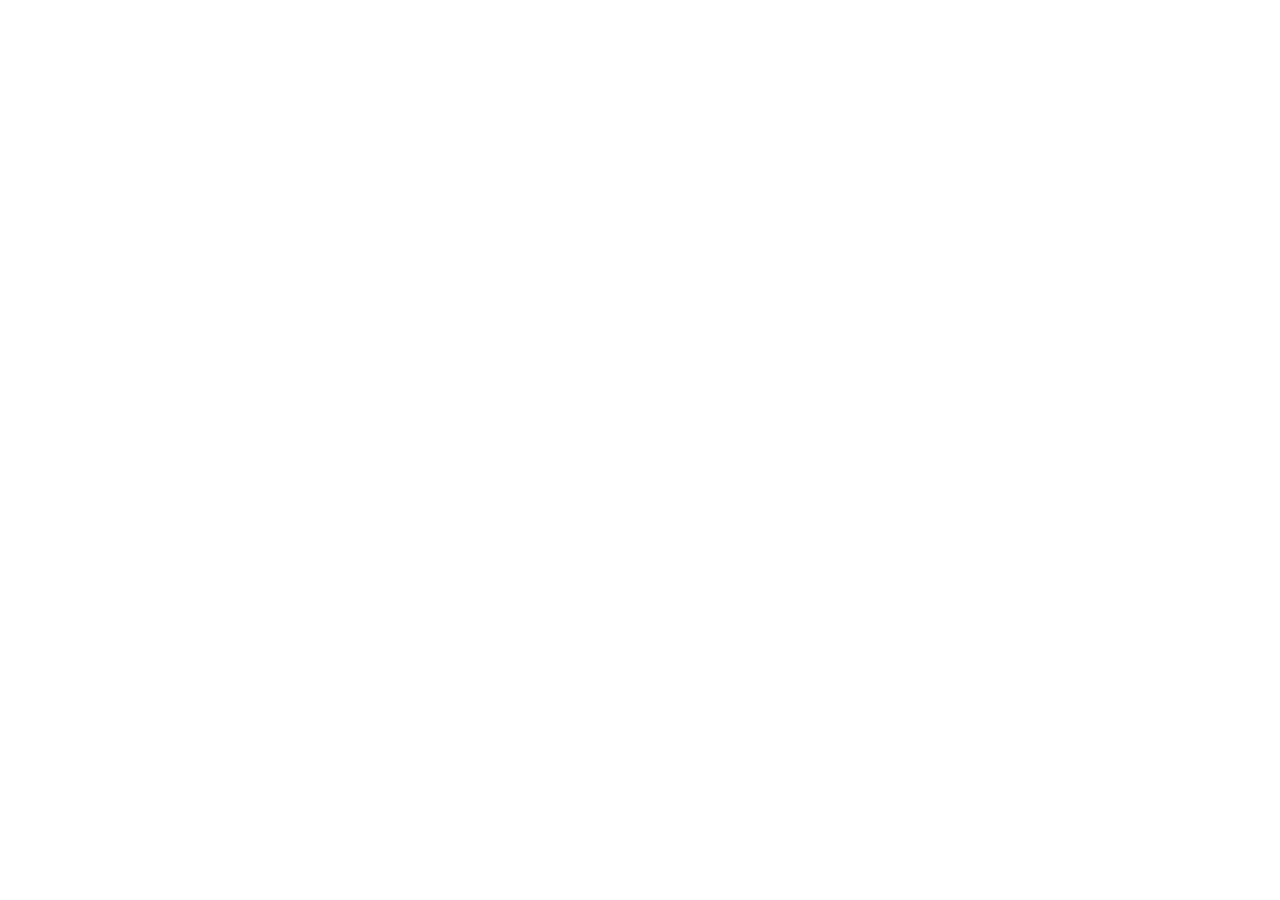
==== frontend/index.html @ c928f4c1 "added img dir" ====
<!DOCTYPE html>
<html lang="fr">
<head>
    <meta charset="UTF-8">
    <meta name="viewport" content="width=device-width, initial-scale=1.0">
    <title>DormQuest</title>
</head>
<body>
    
</body>
</html>
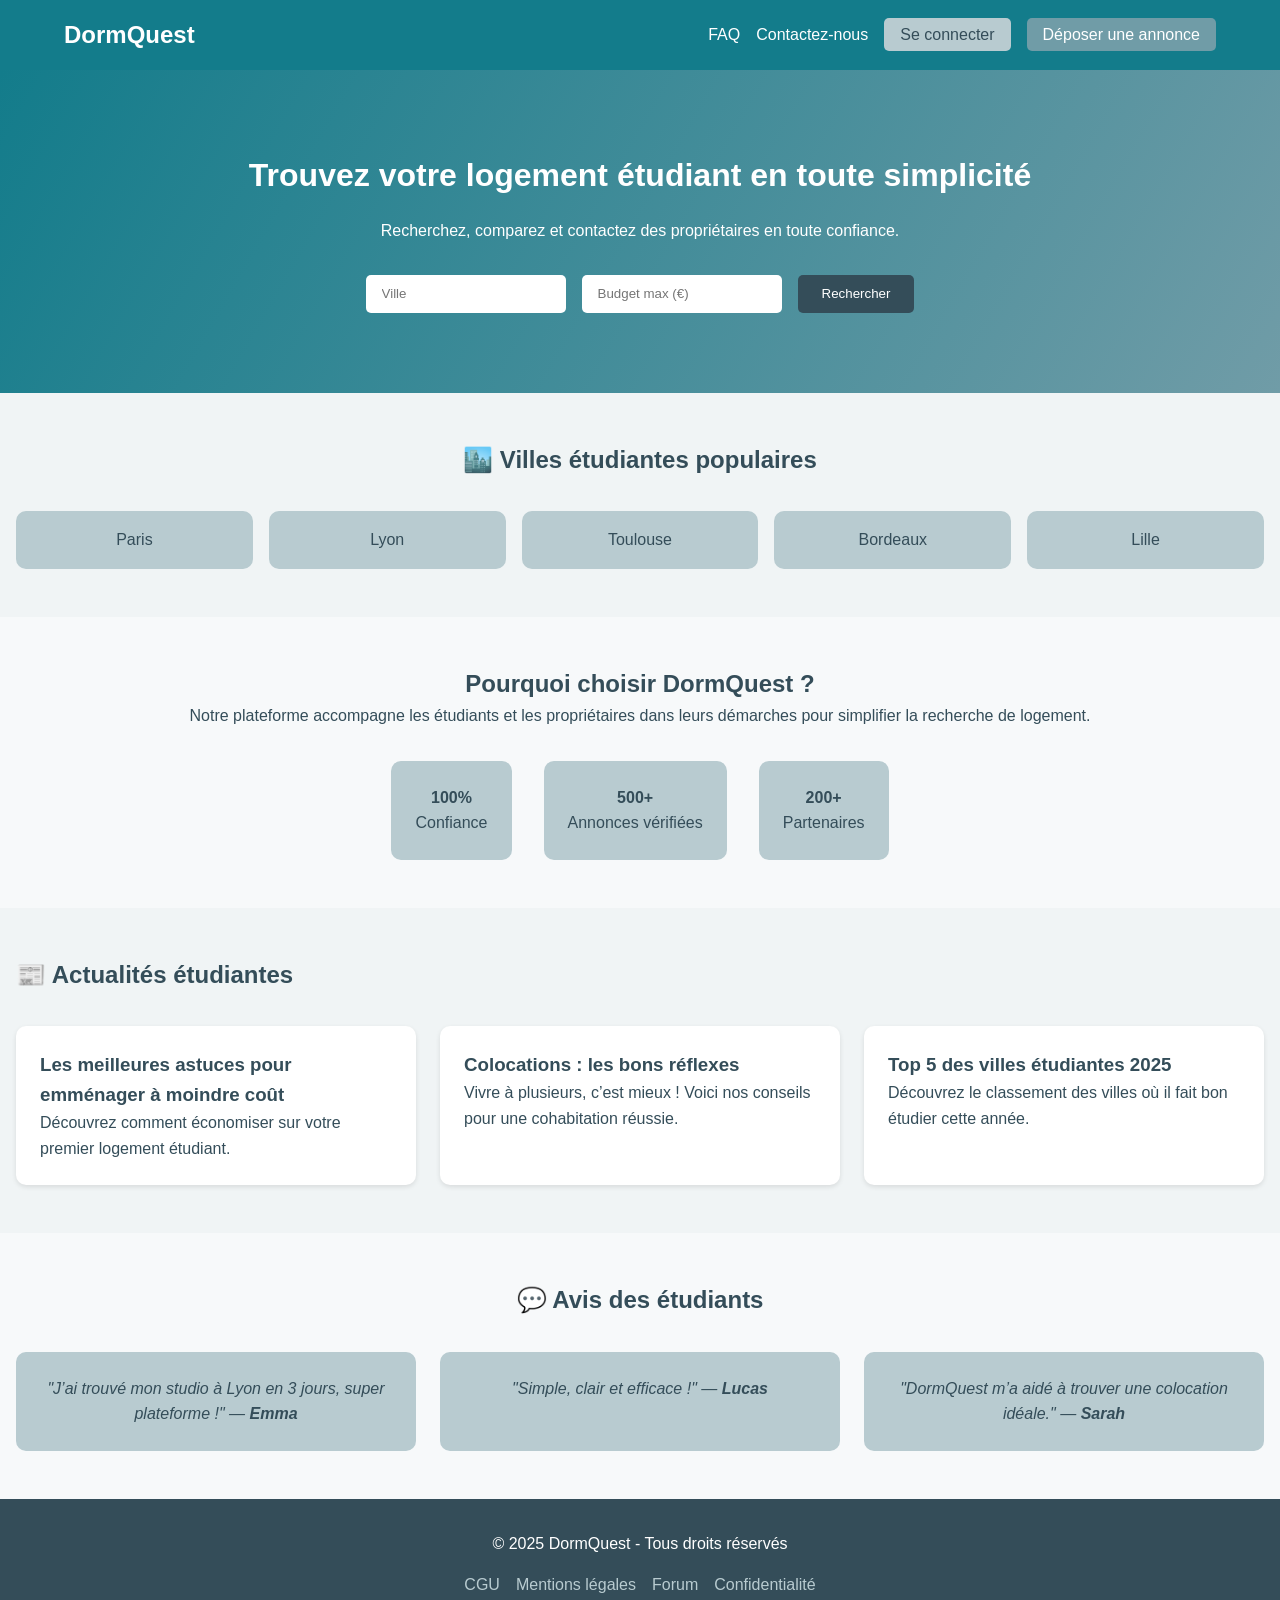
==== commit 116db9e9: "landing page" ====
--- a/frontend/index.html
+++ b/frontend/index.html
@@ -3,9 +3,97 @@
 <head>
     <meta charset="UTF-8">
     <meta name="viewport" content="width=device-width, initial-scale=1.0">
+    <link rel="shortcut icon" href="/frontend/img/favicon.ico" type="image/x-icon">
+    <link rel="stylesheet" href="/frontend/css/style.css">
     <title>DormQuest</title>
 </head>
 <body>
-    
+    <header>
+        <div class="container">
+            <div class="logo">DormQuest</div>
+            <nav>
+                <ul>
+                    <li><a href="#faq">FAQ</a></li>
+                    <li><a href="/frontend/contact.html">Contactez-nous</a></li>
+                    <li><a href="/frontend/login.html" class="btn-light">Se connecter</a></li>
+                    <li><a href="/frontend/annonces.html" class="btn-primary">Déposer une annonce</a></li>
+                </ul>
+            </nav>
+        </div>
+    </header>
+
+    <section class="hero">
+        <div class="hero-content">
+            <h1>Trouvez votre logement étudiant en toute simplicité</h1>
+            <p>Recherchez, comparez et contactez des propriétaires en toute confiance.</p>
+            <form class="search-bar">
+                <input type="text" placeholder="Ville">
+                <input type="number" placeholder="Budget max (€)">
+                <button type="submit">Rechercher</button>
+            </form>
+        </div>
+    </section>
+
+    <section class="cities">
+        <h2>🏙️ Villes étudiantes populaires</h2>
+        <div class="city-grid">
+            <div class="city-card">Paris</div>
+            <div class="city-card">Lyon</div>
+            <div class="city-card">Toulouse</div>
+            <div class="city-card">Bordeaux</div>
+            <div class="city-card">Lille</div>
+        </div>
+    </section>
+
+    <section class="presentation">
+        <h2>Pourquoi choisir DormQuest ?</h2>
+        <p>Notre plateforme accompagne les étudiants et les propriétaires dans leurs démarches pour simplifier la recherche de logement.</p>
+        <div class="stats">
+            <div><strong>100%</strong><br>Confiance</div>
+            <div><strong>500+</strong><br>Annonces vérifiées</div>
+            <div><strong>200+</strong><br>Partenaires</div>
+        </div>
+    </section>
+
+    <section class="news">
+        <h2>📰 Actualités étudiantes</h2>
+        <div class="news-grid">
+            <article>
+                <h3>Les meilleures astuces pour emménager à moindre coût</h3>
+                <p>Découvrez comment économiser sur votre premier logement étudiant.</p>
+            </article>
+            <article>
+                <h3>Colocations : les bons réflexes</h3>
+                <p>Vivre à plusieurs, c’est mieux ! Voici nos conseils pour une cohabitation réussie.</p>
+            </article>
+            <article>
+                <h3>Top 5 des villes étudiantes 2025</h3>
+                <p>Découvrez le classement des villes où il fait bon étudier cette année.</p>
+            </article>
+        </div>
+    </section>
+
+    <section class="reviews">
+        <h2>💬 Avis des étudiants</h2>
+        <div class="review-grid">
+            <div class="review">"J’ai trouvé mon studio à Lyon en 3 jours, super plateforme !" — <strong>Emma</strong></div>
+            <div class="review">"Simple, clair et efficace !" — <strong>Lucas</strong></div>
+            <div class="review">"DormQuest m’a aidé à trouver une colocation idéale." — <strong>Sarah</strong></div>
+        </div>
+    </section>
+
+    <footer>
+        <div class="footer-container">
+            <p>&copy; 2025 DormQuest - Tous droits réservés</p>
+            <ul>
+                <li><a href="#">CGU</a></li>
+                <li><a href="#">Mentions légales</a></li>
+                <li><a href="#">Forum</a></li>
+                <li><a href="#">Confidentialité</a></li>
+            </ul>
+        </div>
+    </footer>
+
+    <script src="/frontend/js/main.js"></script>
 </body>
-</html>+</html>
--- a/frontend/css/style.css
+++ b/frontend/css/style.css
@@ -0,0 +1,253 @@
+/* 🎨 Palette
+#137C8B  bleu principal
+#709CA7  bleu clair
+#B8CBD0  gris bleuté
+#7A90A4  gris moyen
+#344D59  bleu foncé
+*/
+
+* {
+  margin: 0;
+  padding: 0;
+  box-sizing: border-box;
+  font-family: "Poppins", sans-serif;
+}
+
+body {
+  color: #344D59;
+  background-color: #f7f9fa;
+  line-height: 1.6;
+}
+
+/* --- HEADER --- */
+header {
+  background: #137C8B;
+  color: white;
+  padding: 1rem 0;
+}
+
+header .container {
+  display: flex;
+  justify-content: space-between;
+  align-items: center;
+  width: 90%;
+  max-width: 1200px;
+  margin: 0 auto;
+}
+
+.logo {
+  font-size: 1.5rem;
+  font-weight: bold;
+}
+
+nav ul {
+  list-style: none;
+  display: flex;
+  gap: 1rem;
+}
+
+nav a {
+  text-decoration: none;
+  color: white;
+  font-weight: 500;
+  transition: 0.3s;
+}
+
+nav a:hover {
+  color: #B8CBD0;
+}
+
+.btn-primary {
+  background: #709CA7;
+  padding: 0.5rem 1rem;
+  border-radius: 5px;
+}
+
+.btn-light {
+  background: #B8CBD0;
+  color: #344D59 !important;
+  padding: 0.5rem 1rem;
+  border-radius: 5px;
+}
+
+/* --- HERO --- */
+.hero {
+  background: linear-gradient(120deg, #137C8B, #709CA7);
+  color: white;
+  text-align: center;
+  padding: 5rem 2rem;
+}
+
+.hero h1 {
+  font-size: 2rem;
+  margin-bottom: 1rem;
+}
+
+.hero p {
+  margin-bottom: 2rem;
+}
+
+.search-bar {
+  display: flex;
+  justify-content: center;
+  gap: 1rem;
+  flex-wrap: wrap;
+}
+
+.search-bar input {
+  padding: 0.7rem 1rem;
+  border: none;
+  border-radius: 5px;
+  width: 200px;
+}
+
+.search-bar button {
+  background: #344D59;
+  color: white;
+  border: none;
+  padding: 0.7rem 1.5rem;
+  border-radius: 5px;
+  cursor: pointer;
+}
+
+.search-bar button:hover {
+  background: #137C8B;
+}
+
+/* --- CITIES --- */
+.cities {
+  text-align: center;
+  padding: 3rem 1rem;
+  background: #f0f4f5;
+}
+
+.city-grid {
+  display: grid;
+  grid-template-columns: repeat(auto-fit, minmax(150px, 1fr));
+  gap: 1rem;
+  margin-top: 2rem;
+}
+
+.city-card {
+  background: #B8CBD0;
+  color: #344D59;
+  padding: 1rem;
+  border-radius: 10px;
+  transition: 0.3s;
+}
+
+.city-card:hover {
+  background: #709CA7;
+  color: white;
+}
+
+/* --- PRESENTATION --- */
+.presentation {
+  padding: 3rem 1rem;
+  text-align: center;
+}
+
+.stats {
+  display: flex;
+  justify-content: center;
+  gap: 2rem;
+  flex-wrap: wrap;
+  margin-top: 2rem;
+}
+
+.stats div {
+  background: #B8CBD0;
+  padding: 1.5rem;
+  border-radius: 10px;
+  min-width: 120px;
+}
+
+/* --- NEWS --- */
+.news {
+  background: #f0f4f5;
+  padding: 3rem 1rem;
+}
+
+.news-grid {
+  display: grid;
+  grid-template-columns: repeat(auto-fit, minmax(250px, 1fr));
+  gap: 1.5rem;
+  margin-top: 2rem;
+}
+
+.news article {
+  background: white;
+  padding: 1.5rem;
+  border-radius: 10px;
+  box-shadow: 0 2px 5px rgba(0,0,0,0.1);
+}
+
+/* --- REVIEWS --- */
+.reviews {
+  padding: 3rem 1rem;
+  text-align: center;
+}
+
+.review-grid {
+  display: grid;
+  grid-template-columns: repeat(auto-fit, minmax(250px, 1fr));
+  gap: 1.5rem;
+  margin-top: 2rem;
+}
+
+.review {
+  background: #B8CBD0;
+  padding: 1.5rem;
+  border-radius: 10px;
+  font-style: italic;
+}
+
+/* --- FOOTER --- */
+footer {
+  background: #344D59;
+  color: white;
+  padding: 2rem 1rem;
+}
+
+.footer-container {
+  display: flex;
+  flex-direction: column;
+  align-items: center;
+  gap: 1rem;
+}
+
+footer ul {
+  display: flex;
+  flex-wrap: wrap;
+  gap: 1rem;
+  list-style: none;
+}
+
+footer a {
+  color: #B8CBD0;
+  text-decoration: none;
+}
+
+footer a:hover {
+  color: white;
+}
+
+/* --- RESPONSIVE --- */
+@media (max-width: 768px) {
+  nav ul {
+    flex-direction: column;
+    gap: 0.5rem;
+  }
+
+  .hero h1 {
+    font-size: 1.6rem;
+  }
+
+  .search-bar input {
+    width: 100%;
+  }
+
+  .stats {
+    flex-direction: column;
+  }
+}
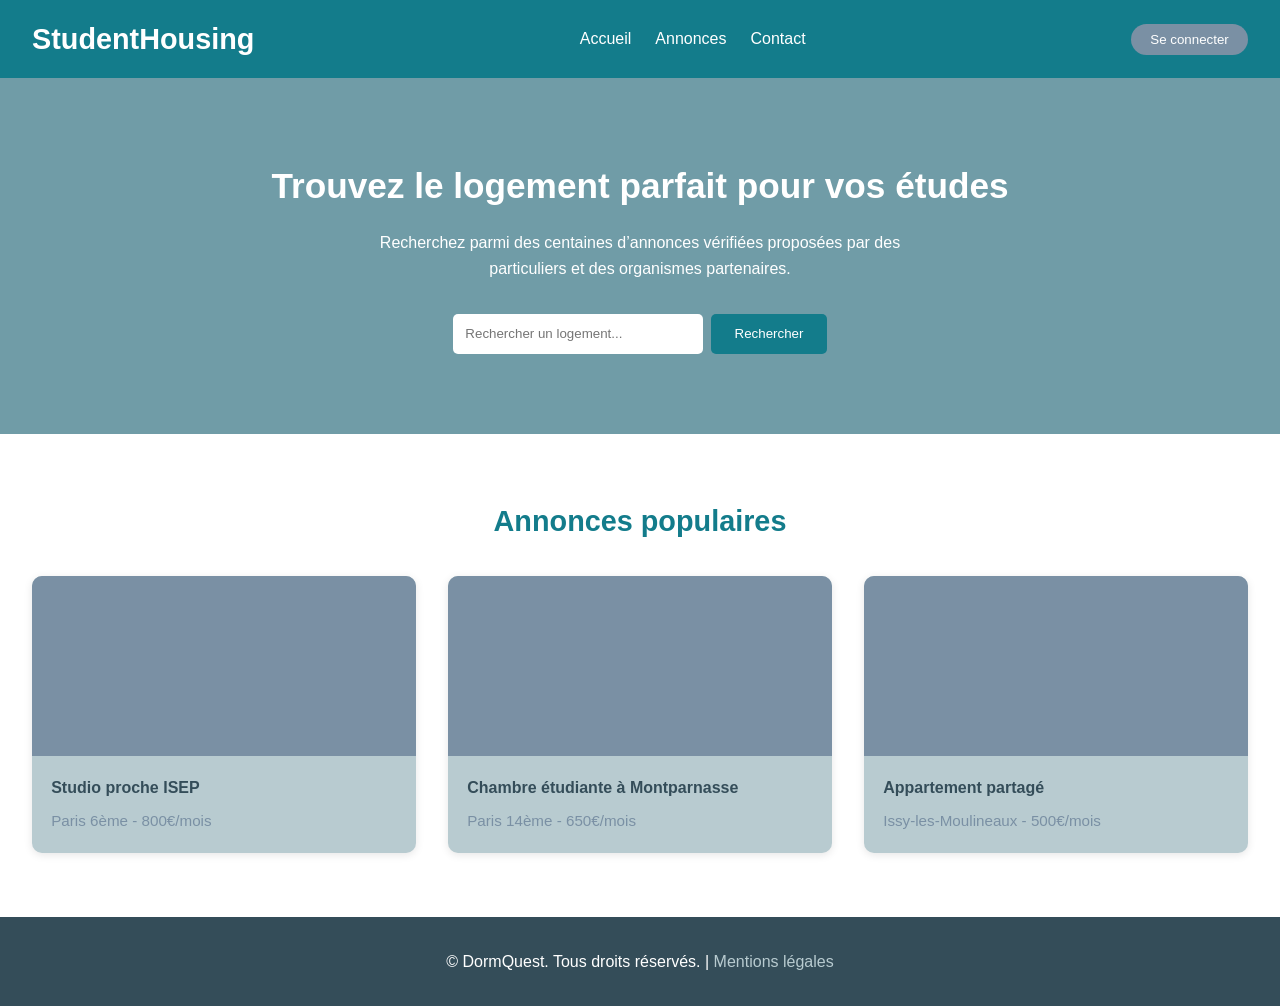
==== commit 0f35ca9e: "added id & class to css to simplify process later" ====
--- a/frontend/index.html
+++ b/frontend/index.html
@@ -1,5 +1,6 @@
 <!DOCTYPE html>
 <html lang="fr">
+
 <head>
     <meta charset="UTF-8">
     <meta name="viewport" content="width=device-width, initial-scale=1.0">
@@ -7,93 +8,70 @@
     <link rel="stylesheet" href="/frontend/css/style.css">
     <title>DormQuest</title>
 </head>
+
 <body>
-    <header>
-        <div class="container">
-            <div class="logo">DormQuest</div>
-            <nav>
-                <ul>
-                    <li><a href="#faq">FAQ</a></li>
-                    <li><a href="/frontend/contact.html">Contactez-nous</a></li>
-                    <li><a href="/frontend/login.html" class="btn-light">Se connecter</a></li>
-                    <li><a href="/frontend/annonces.html" class="btn-primary">Déposer une annonce</a></li>
-                </ul>
-            </nav>
-        </div>
+    <header id="mainHeader">
+        <nav id="mainNav">
+            <div class="logoContainer" id="logoContainer">
+                <h1 id="siteTitle">StudentHousing</h1>
+            </div>
+            <ul id="navLinks">
+                <li><a href="#heroSection">Accueil</a></li>
+                <li><a href="/frontend/annonces.html">Annonces</a></li>
+                <li><a href="/frontend/contact.html">Contact</a></li>
+            </ul>
+            <button id="loginBtn">Se connecter</button>
+        </nav>
     </header>
 
-    <section class="hero">
-        <div class="hero-content">
-            <h1>Trouvez votre logement étudiant en toute simplicité</h1>
-            <p>Recherchez, comparez et contactez des propriétaires en toute confiance.</p>
-            <form class="search-bar">
-                <input type="text" placeholder="Ville">
-                <input type="number" placeholder="Budget max (€)">
-                <button type="submit">Rechercher</button>
-            </form>
+    <!-- HERO -->
+    <section id="heroSection">
+        <h2 id="heroTitle">Trouvez le logement parfait pour vos études</h2>
+        <p id="heroSubtitle">Recherchez parmi des centaines d’annonces vérifiées proposées par des particuliers et des
+            organismes partenaires.</p>
+
+        <div id="searchBarContainer">
+            <input type="text" id="searchInput" placeholder="Rechercher un logement...">
+            <button id="searchBtn">Rechercher</button>
         </div>
     </section>
 
-    <section class="cities">
-        <h2>🏙️ Villes étudiantes populaires</h2>
-        <div class="city-grid">
-            <div class="city-card">Paris</div>
-            <div class="city-card">Lyon</div>
-            <div class="city-card">Toulouse</div>
-            <div class="city-card">Bordeaux</div>
-            <div class="city-card">Lille</div>
+    <!-- FEATURED LISTINGS -->
+    <section id="featuredListings">
+        <h3 id="featuredTitle">Annonces populaires</h3>
+        <div class="listingGrid" id="listingGrid">
+            <div class="listingCard" id="listingCard1">
+                <div class="listingImage" id="listingImg1"></div>
+                <div class="listingContent" id="listingContent1">
+                    <h4>Studio proche ISEP</h4>
+                    <p>Paris 6ème - 800€/mois</p>
+                </div>
+            </div>
+
+            <div class="listingCard" id="listingCard2">
+                <div class="listingImage" id="listingImg2"></div>
+                <div class="listingContent" id="listingContent2">
+                    <h4>Chambre étudiante à Montparnasse</h4>
+                    <p>Paris 14ème - 650€/mois</p>
+                </div>
+            </div>
+
+            <div class="listingCard" id="listingCard3">
+                <div class="listingImage" id="listingImg3"></div>
+                <div class="listingContent" id="listingContent3">
+                    <h4>Appartement partagé</h4>
+                    <p>Issy-les-Moulineaux - 500€/mois</p>
+                </div>
+            </div>
         </div>
     </section>
 
-    <section class="presentation">
-        <h2>Pourquoi choisir DormQuest ?</h2>
-        <p>Notre plateforme accompagne les étudiants et les propriétaires dans leurs démarches pour simplifier la recherche de logement.</p>
-        <div class="stats">
-            <div><strong>100%</strong><br>Confiance</div>
-            <div><strong>500+</strong><br>Annonces vérifiées</div>
-            <div><strong>200+</strong><br>Partenaires</div>
-        </div>
-    </section>
-
-    <section class="news">
-        <h2>📰 Actualités étudiantes</h2>
-        <div class="news-grid">
-            <article>
-                <h3>Les meilleures astuces pour emménager à moindre coût</h3>
-                <p>Découvrez comment économiser sur votre premier logement étudiant.</p>
-            </article>
-            <article>
-                <h3>Colocations : les bons réflexes</h3>
-                <p>Vivre à plusieurs, c’est mieux ! Voici nos conseils pour une cohabitation réussie.</p>
-            </article>
-            <article>
-                <h3>Top 5 des villes étudiantes 2025</h3>
-                <p>Découvrez le classement des villes où il fait bon étudier cette année.</p>
-            </article>
-        </div>
-    </section>
-
-    <section class="reviews">
-        <h2>💬 Avis des étudiants</h2>
-        <div class="review-grid">
-            <div class="review">"J’ai trouvé mon studio à Lyon en 3 jours, super plateforme !" — <strong>Emma</strong></div>
-            <div class="review">"Simple, clair et efficace !" — <strong>Lucas</strong></div>
-            <div class="review">"DormQuest m’a aidé à trouver une colocation idéale." — <strong>Sarah</strong></div>
-        </div>
-    </section>
-
-    <footer>
-        <div class="footer-container">
-            <p>&copy; 2025 DormQuest - Tous droits réservés</p>
-            <ul>
-                <li><a href="#">CGU</a></li>
-                <li><a href="#">Mentions légales</a></li>
-                <li><a href="#">Forum</a></li>
-                <li><a href="#">Confidentialité</a></li>
-            </ul>
-        </div>
+    <!-- FOOTER -->
+    <footer id="mainFooter">
+        <p>&copy; DormQuest. Tous droits réservés. | <a href="#">Mentions légales</a></p>
     </footer>
 
     <script src="/frontend/js/main.js"></script>
 </body>
-</html>
+
+</html>
--- a/frontend/css/style.css
+++ b/frontend/css/style.css
@@ -1,253 +1,203 @@
-/* 🎨 Palette
-#137C8B  bleu principal
-#709CA7  bleu clair
-#B8CBD0  gris bleuté
-#7A90A4  gris moyen
-#344D59  bleu foncé
-*/
-
-* {
-  margin: 0;
-  padding: 0;
-  box-sizing: border-box;
-  font-family: "Poppins", sans-serif;
-}
-
-body {
-  color: #344D59;
-  background-color: #f7f9fa;
-  line-height: 1.6;
-}
-
-/* --- HEADER --- */
-header {
-  background: #137C8B;
-  color: white;
-  padding: 1rem 0;
-}
-
-header .container {
-  display: flex;
-  justify-content: space-between;
-  align-items: center;
-  width: 90%;
-  max-width: 1200px;
-  margin: 0 auto;
-}
-
-.logo {
-  font-size: 1.5rem;
-  font-weight: bold;
-}
-
-nav ul {
-  list-style: none;
-  display: flex;
-  gap: 1rem;
-}
-
-nav a {
-  text-decoration: none;
-  color: white;
-  font-weight: 500;
-  transition: 0.3s;
-}
-
-nav a:hover {
-  color: #B8CBD0;
-}
-
-.btn-primary {
-  background: #709CA7;
-  padding: 0.5rem 1rem;
-  border-radius: 5px;
-}
-
-.btn-light {
-  background: #B8CBD0;
-  color: #344D59 !important;
-  padding: 0.5rem 1rem;
-  border-radius: 5px;
-}
-
-/* --- HERO --- */
-.hero {
-  background: linear-gradient(120deg, #137C8B, #709CA7);
-  color: white;
-  text-align: center;
-  padding: 5rem 2rem;
-}
-
-.hero h1 {
-  font-size: 2rem;
-  margin-bottom: 1rem;
-}
-
-.hero p {
-  margin-bottom: 2rem;
-}
-
-.search-bar {
-  display: flex;
-  justify-content: center;
-  gap: 1rem;
-  flex-wrap: wrap;
-}
-
-.search-bar input {
-  padding: 0.7rem 1rem;
-  border: none;
-  border-radius: 5px;
-  width: 200px;
-}
-
-.search-bar button {
-  background: #344D59;
-  color: white;
-  border: none;
-  padding: 0.7rem 1.5rem;
-  border-radius: 5px;
-  cursor: pointer;
-}
-
-.search-bar button:hover {
-  background: #137C8B;
-}
-
-/* --- CITIES --- */
-.cities {
-  text-align: center;
-  padding: 3rem 1rem;
-  background: #f0f4f5;
-}
-
-.city-grid {
-  display: grid;
-  grid-template-columns: repeat(auto-fit, minmax(150px, 1fr));
-  gap: 1rem;
-  margin-top: 2rem;
-}
-
-.city-card {
-  background: #B8CBD0;
-  color: #344D59;
-  padding: 1rem;
-  border-radius: 10px;
-  transition: 0.3s;
-}
-
-.city-card:hover {
-  background: #709CA7;
-  color: white;
-}
-
-/* --- PRESENTATION --- */
-.presentation {
-  padding: 3rem 1rem;
-  text-align: center;
-}
-
-.stats {
-  display: flex;
-  justify-content: center;
-  gap: 2rem;
-  flex-wrap: wrap;
-  margin-top: 2rem;
-}
-
-.stats div {
-  background: #B8CBD0;
-  padding: 1.5rem;
-  border-radius: 10px;
-  min-width: 120px;
-}
-
-/* --- NEWS --- */
-.news {
-  background: #f0f4f5;
-  padding: 3rem 1rem;
-}
-
-.news-grid {
-  display: grid;
-  grid-template-columns: repeat(auto-fit, minmax(250px, 1fr));
-  gap: 1.5rem;
-  margin-top: 2rem;
-}
-
-.news article {
-  background: white;
-  padding: 1.5rem;
-  border-radius: 10px;
-  box-shadow: 0 2px 5px rgba(0,0,0,0.1);
-}
-
-/* --- REVIEWS --- */
-.reviews {
-  padding: 3rem 1rem;
-  text-align: center;
-}
-
-.review-grid {
-  display: grid;
-  grid-template-columns: repeat(auto-fit, minmax(250px, 1fr));
-  gap: 1.5rem;
-  margin-top: 2rem;
-}
-
-.review {
-  background: #B8CBD0;
-  padding: 1.5rem;
-  border-radius: 10px;
-  font-style: italic;
-}
-
-/* --- FOOTER --- */
-footer {
-  background: #344D59;
-  color: white;
-  padding: 2rem 1rem;
-}
-
-.footer-container {
-  display: flex;
-  flex-direction: column;
-  align-items: center;
-  gap: 1rem;
-}
-
-footer ul {
-  display: flex;
-  flex-wrap: wrap;
-  gap: 1rem;
-  list-style: none;
-}
-
-footer a {
-  color: #B8CBD0;
-  text-decoration: none;
-}
-
-footer a:hover {
-  color: white;
-}
-
-/* --- RESPONSIVE --- */
-@media (max-width: 768px) {
-  nav ul {
-    flex-direction: column;
-    gap: 0.5rem;
-  }
-
-  .hero h1 {
-    font-size: 1.6rem;
-  }
-
-  .search-bar input {
-    width: 100%;
-  }
-
-  .stats {
-    flex-direction: column;
-  }
-}
+        :root {
+          --primary: #137C8B;
+          --secondary: #709CA7;
+          --light: #B8CBD0;
+          --accent: #7A90A4;
+          --dark: #344D59;
+          --font-main: "Poppins", sans-serif;
+        }
+
+        * {
+          margin: 0;
+          padding: 0;
+          box-sizing: border-box;
+        }
+
+        body {
+          font-family: var(--font-main);
+          background-color: var(--light);
+          color: var(--dark);
+          line-height: 1.6;
+        }
+
+        /* HEADER */
+        header#mainHeader {
+          background-color: var(--primary);
+          color: white;
+          padding: 1rem 2rem;
+        }
+
+        nav#mainNav {
+          display: flex;
+          justify-content: space-between;
+          align-items: center;
+          flex-wrap: wrap;
+        }
+
+        .logoContainer h1 {
+          font-size: 1.8rem;
+        }
+
+        ul#navLinks {
+          display: flex;
+          gap: 1.5rem;
+          list-style: none;
+        }
+
+        ul#navLinks li a {
+          color: white;
+          text-decoration: none;
+          font-weight: 500;
+          transition: color 0.3s;
+        }
+
+        ul#navLinks li a:hover {
+          color: var(--light);
+        }
+
+        button#loginBtn {
+          background-color: var(--accent);
+          color: white;
+          border: none;
+          padding: 0.5rem 1.2rem;
+          border-radius: 25px;
+          cursor: pointer;
+          transition: background 0.3s;
+        }
+
+        button#loginBtn:hover {
+          background-color: var(--secondary);
+        }
+
+        /* HERO SECTION */
+        section#heroSection {
+          display: flex;
+          flex-direction: column;
+          align-items: center;
+          justify-content: center;
+          text-align: center;
+          padding: 5rem 2rem;
+          background-color: var(--secondary);
+          color: white;
+        }
+
+        #heroSection h2 {
+          font-size: 2.2rem;
+          margin-bottom: 1rem;
+        }
+
+        #heroSection p {
+          max-width: 600px;
+          margin-bottom: 2rem;
+        }
+
+        #searchBarContainer {
+          display: flex;
+          flex-wrap: wrap;
+          gap: 0.5rem;
+          justify-content: center;
+        }
+
+        input#searchInput {
+          padding: 0.8rem;
+          width: 250px;
+          border: none;
+          border-radius: 5px;
+          outline: none;
+        }
+
+        button#searchBtn {
+          background-color: var(--primary);
+          color: white;
+          border: none;
+          padding: 0.8rem 1.5rem;
+          border-radius: 5px;
+          cursor: pointer;
+          font-weight: 500;
+          transition: background 0.3s;
+        }
+
+        button#searchBtn:hover {
+          background-color: var(--dark);
+        }
+
+        /* FEATURED SECTION */
+        section#featuredListings {
+          padding: 4rem 2rem;
+          background-color: white;
+        }
+
+        #featuredListings h3 {
+          text-align: center;
+          margin-bottom: 2rem;
+          font-size: 1.8rem;
+          color: var(--primary);
+        }
+
+        .listingGrid {
+          display: grid;
+          grid-template-columns: repeat(auto-fit, minmax(260px, 1fr));
+          gap: 2rem;
+        }
+
+        .listingCard {
+          background-color: var(--light);
+          border-radius: 10px;
+          overflow: hidden;
+          box-shadow: 0 2px 8px rgba(0, 0, 0, 0.1);
+          transition: transform 0.3s;
+        }
+
+        .listingCard:hover {
+          transform: translateY(-5px);
+        }
+
+        .listingImage {
+          width: 100%;
+          height: 180px;
+          background-color: var(--accent);
+        }
+
+        .listingContent {
+          padding: 1.2rem;
+        }
+
+        .listingContent h4 {
+          margin-bottom: 0.5rem;
+          color: var(--dark);
+        }
+
+        .listingContent p {
+          font-size: 0.95rem;
+          color: var(--accent);
+        }
+
+        /* FOOTER */
+        footer#mainFooter {
+          background-color: var(--dark);
+          color: white;
+          text-align: center;
+          padding: 2rem;
+        }
+
+        footer#mainFooter a {
+          color: var(--light);
+          text-decoration: none;
+        }
+
+        /* RESPONSIVE */
+        @media (max-width: 768px) {
+          ul#navLinks {
+            flex-direction: column;
+            align-items: center;
+            gap: 1rem;
+          }
+
+          #heroSection h2 {
+            font-size: 1.8rem;
+          }
+
+          #searchBarContainer {
+            flex-direction: column;
+          }
+        }
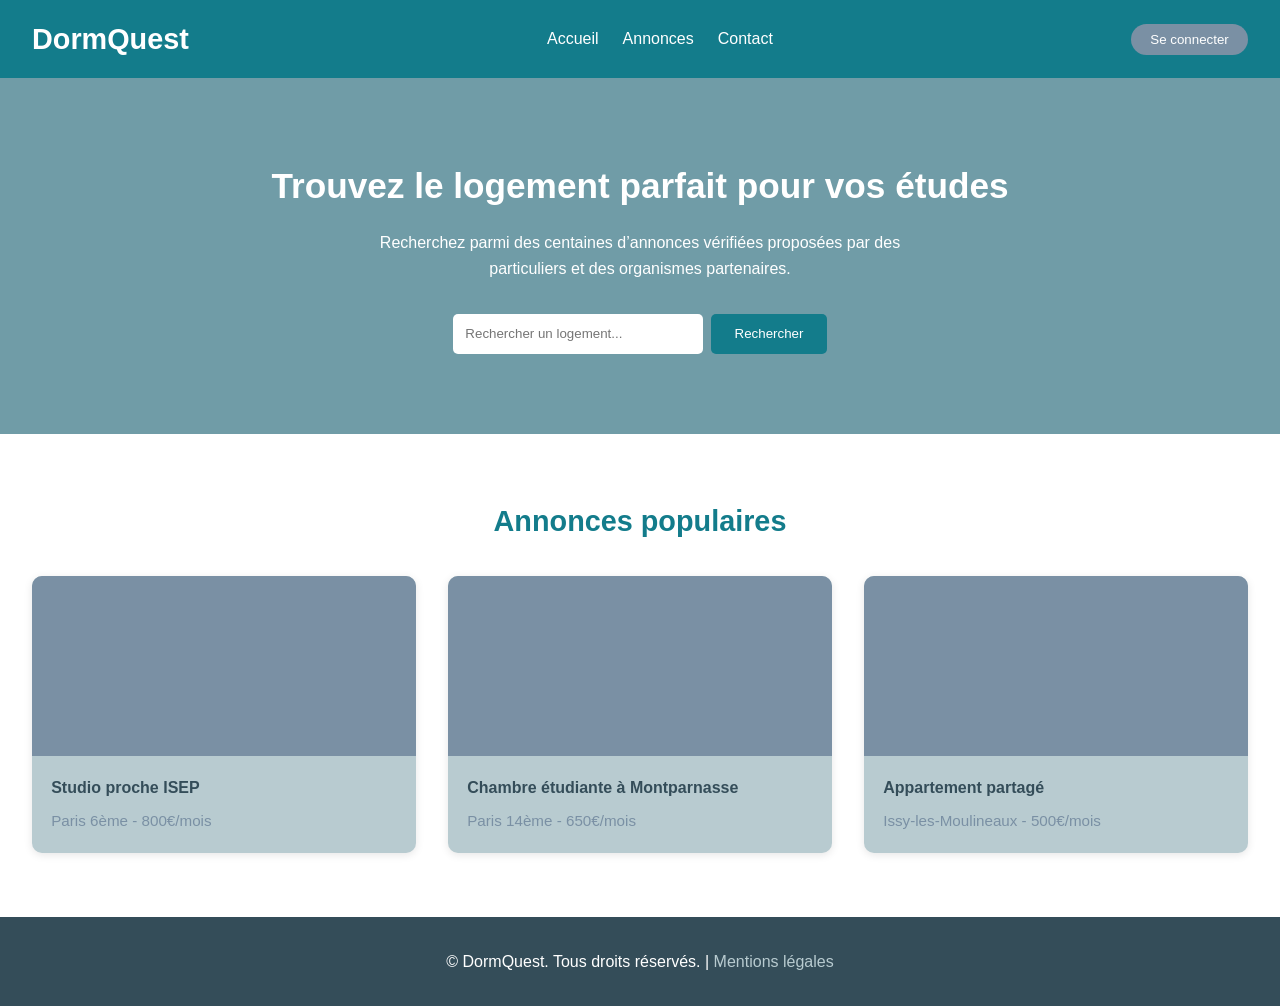
==== commit aa41b5ca: "added UML diagrams" ====
--- a/frontend/index.html
+++ b/frontend/index.html
@@ -13,7 +13,7 @@
     <header id="mainHeader">
         <nav id="mainNav">
             <div class="logoContainer" id="logoContainer">
-                <h1 id="siteTitle">StudentHousing</h1>
+                <h1 id="siteTitle">DormQuest</h1>
             </div>
             <ul id="navLinks">
                 <li><a href="#heroSection">Accueil</a></li>
--- a/frontend/css/style.css
+++ b/frontend/css/style.css
@@ -27,6 +27,14 @@
           padding: 1rem 2rem;
         }
 
+        #mainHeader {
+          position: sticky;
+          top: 0;
+          z-index: 100;
+          transition: transform 0.4s ease;
+        }
+
+
         nav#mainNav {
           display: flex;
           justify-content: space-between;
@@ -179,6 +187,16 @@
           text-align: center;
           padding: 2rem;
         }
+
+        #mainFooter {
+          opacity: 0;
+          transition: opacity 1s ease;
+        }
+
+        #mainFooter.footerVisible {
+          opacity: 1;
+        }
+
 
         footer#mainFooter a {
           color: var(--light);
